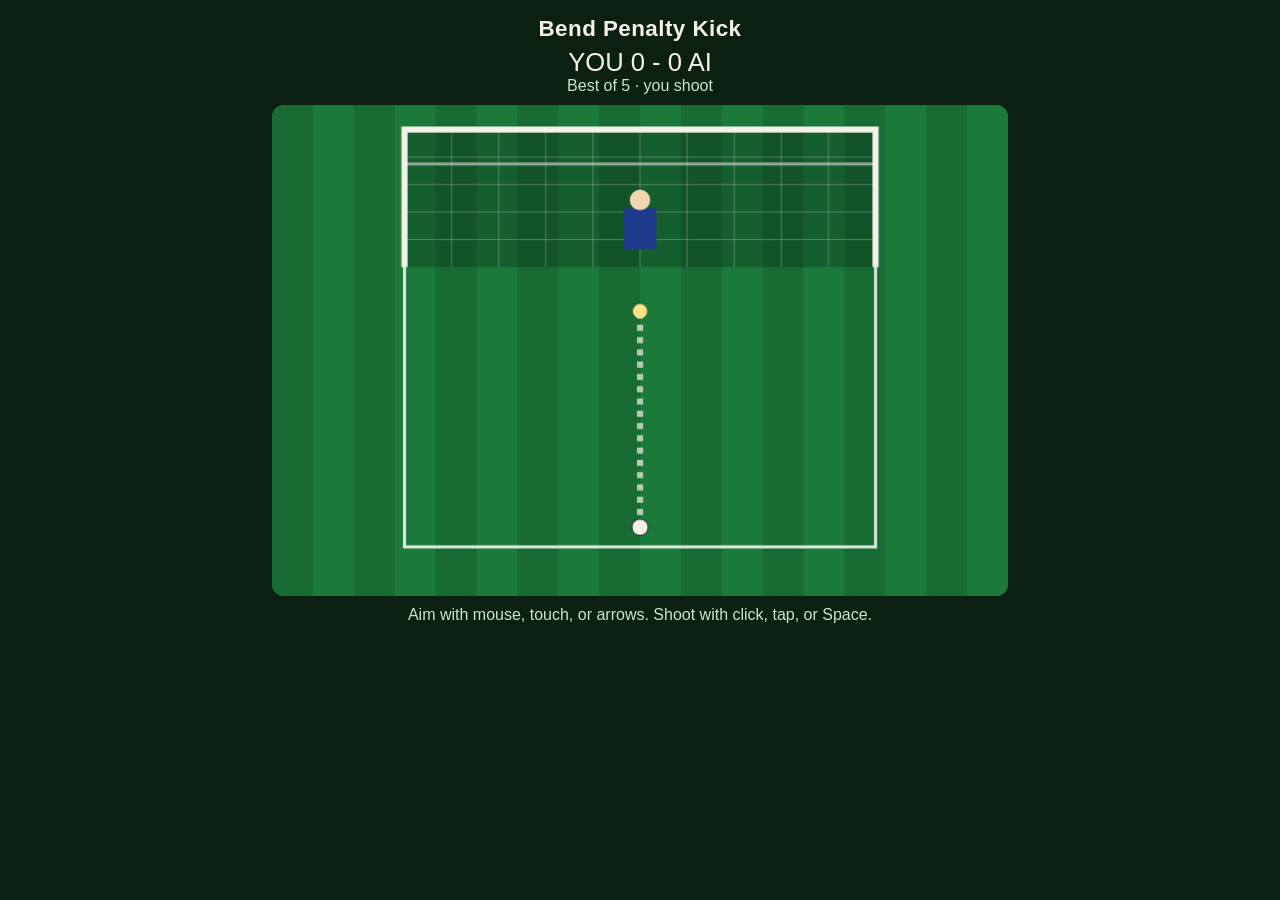
==== docs/index.html @ 9d8642a7 "feat(game): add Canvas penalty shootout and JS twin docs/laws.js copies resolve and the constructor " ====
<!doctype html>
<html lang="en">
<head>
  <meta charset="utf-8" />
  <meta name="viewport" content="width=device-width, initial-scale=1, viewport-fit=cover" />
  <title>Bend Penalty Kick</title>
  <link rel="stylesheet" href="./style.css" />
</head>
<body>
  <main>
    <header>
      <h1>Bend Penalty Kick</h1>
      <p class="score" id="score">YOU 0 - 0 AI</p>
      <p class="kicks" id="kicks">Best of 5 · you shoot</p>
    </header>
    <canvas id="pitch" width="720" height="480"></canvas>
    <p class="status" id="status">Aim with mouse, touch, or arrows. Shoot with click, tap, or Space.</p>
    <button id="again" type="button" hidden>Play again</button>
  </main>
  <script type="module" src="./game.js"></script>
</body>
</html>
---- docs/style.css ----
:root {
  color-scheme: dark;
  --grass: #1b7a3a;
  --ink: #f4f1e8;
  --muted: #c9e6cf;
}

* { box-sizing: border-box; }

html, body {
  margin: 0;
  min-height: 100%;
  background: #0b1f12;
  color: var(--ink);
  font-family: ui-sans-serif, "Segoe UI", Helvetica, Arial, sans-serif;
}

main {
  max-width: 760px;
  margin: 0 auto;
  padding: 16px 12px 28px;
  display: flex;
  flex-direction: column;
  gap: 10px;
}

header { text-align: center; }

h1 {
  margin: 0;
  font-size: 1.4rem;
  letter-spacing: 0.02em;
}

.score {
  margin: 6px 0 0;
  font-size: 1.6rem;
  font-variant-numeric: tabular-nums;
}

.kicks, .status {
  margin: 0;
  color: var(--muted);
  text-align: center;
}

canvas {
  width: 100%;
  height: auto;
  border-radius: 12px;
  display: block;
  background: var(--grass);
  touch-action: none;
  cursor: crosshair;
}

button {
  align-self: center;
  border: 0;
  border-radius: 999px;
  padding: 10px 18px;
  font: inherit;
  background: var(--ink);
  color: #0b1f12;
  cursor: pointer;
}
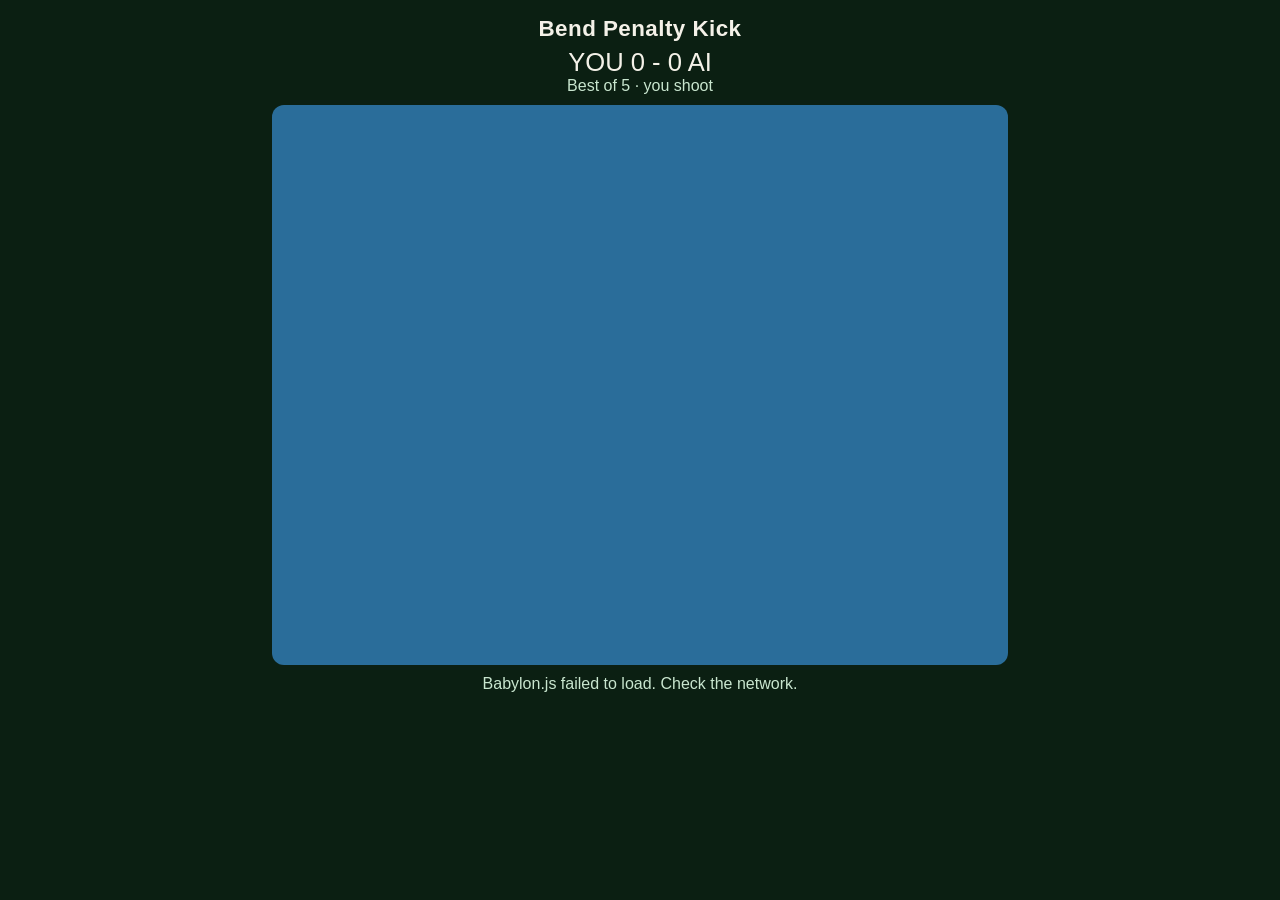
==== commit 2b5f6511: "feat(web): render the shootout in Babylon.js Swap the 2D canvas draw for a Babylon.js scene from the" ====
--- a/docs/index.html
+++ b/docs/index.html
@@ -4,8 +4,9 @@
   <meta charset="utf-8" />
   <meta name="viewport" content="width=device-width, initial-scale=1, viewport-fit=cover" />
   <title>Bend Penalty Kick</title>
-  <link rel="stylesheet" href="./style.css" />
-</head>
+  
+  <script src="https://cdn.babylonjs.com/babylon.js"></script>
+<link rel="stylesheet" crossorigin href="./chunk-qnwdmh94.css"><script type="module" crossorigin src="./chunk-4c00req5.js"></script></head>
 <body>
   <main>
     <header>
@@ -13,10 +14,13 @@
       <p class="score" id="score">YOU 0 - 0 AI</p>
       <p class="kicks" id="kicks">Best of 5 · you shoot</p>
     </header>
-    <canvas id="pitch" width="720" height="480"></canvas>
-    <p class="status" id="status">Aim with mouse, touch, or arrows. Shoot with click, tap, or Space.</p>
+    <div class="stage">
+      <canvas id="pitch"></canvas>
+      <p class="flash" id="flash" hidden></p>
+    </div>
+    <p class="status" id="status">Click the pitch to start sound. Then aim and shoot.</p>
     <button id="again" type="button" hidden>Play again</button>
   </main>
-  <script type="module" src="./game.js"></script>
+  
 </body>
 </html>
--- a/docs/chunk-qnwdmh94.css
+++ b/docs/chunk-qnwdmh94.css
@@ -0,0 +1 @@
+:root{--buncss-light: ;--buncss-dark:initial;color-scheme:dark;--grass:#1b7a3a;--ink:#f4f1e8;--muted:#c9e6cf}*{box-sizing:border-box}html,body{color:var(--ink);background:#0b1f12;min-height:100%;margin:0;font-family:ui-sans-serif,Segoe UI,Helvetica,Arial,sans-serif}main{display:flex;flex-direction:column;gap:10px;max-width:760px;margin:0 auto;padding:16px 12px 28px}header{text-align:center}h1{letter-spacing:.02em;margin:0;font-size:1.4rem}.score{font-variant-numeric:tabular-nums;margin:6px 0 0;font-size:1.6rem}.kicks,.status{color:var(--muted);text-align:center;margin:0}.stage{position:relative}canvas{display:block;touch-action:none;cursor:crosshair;background:#2a6d9a;border-radius:12px;width:100%;height:min(72vh,560px)}.flash{position:absolute;display:flex;letter-spacing:.08em;pointer-events:none;background:#0b1f1266;justify-content:center;align-items: center;margin:0;font-size:2.4rem;inset:0}.flash[hidden]{display:none}button{font:inherit;background:var(--ink);color:#0b1f12;cursor:pointer;border:0;border-radius:999px;align-self: center;padding:10px 18px}
